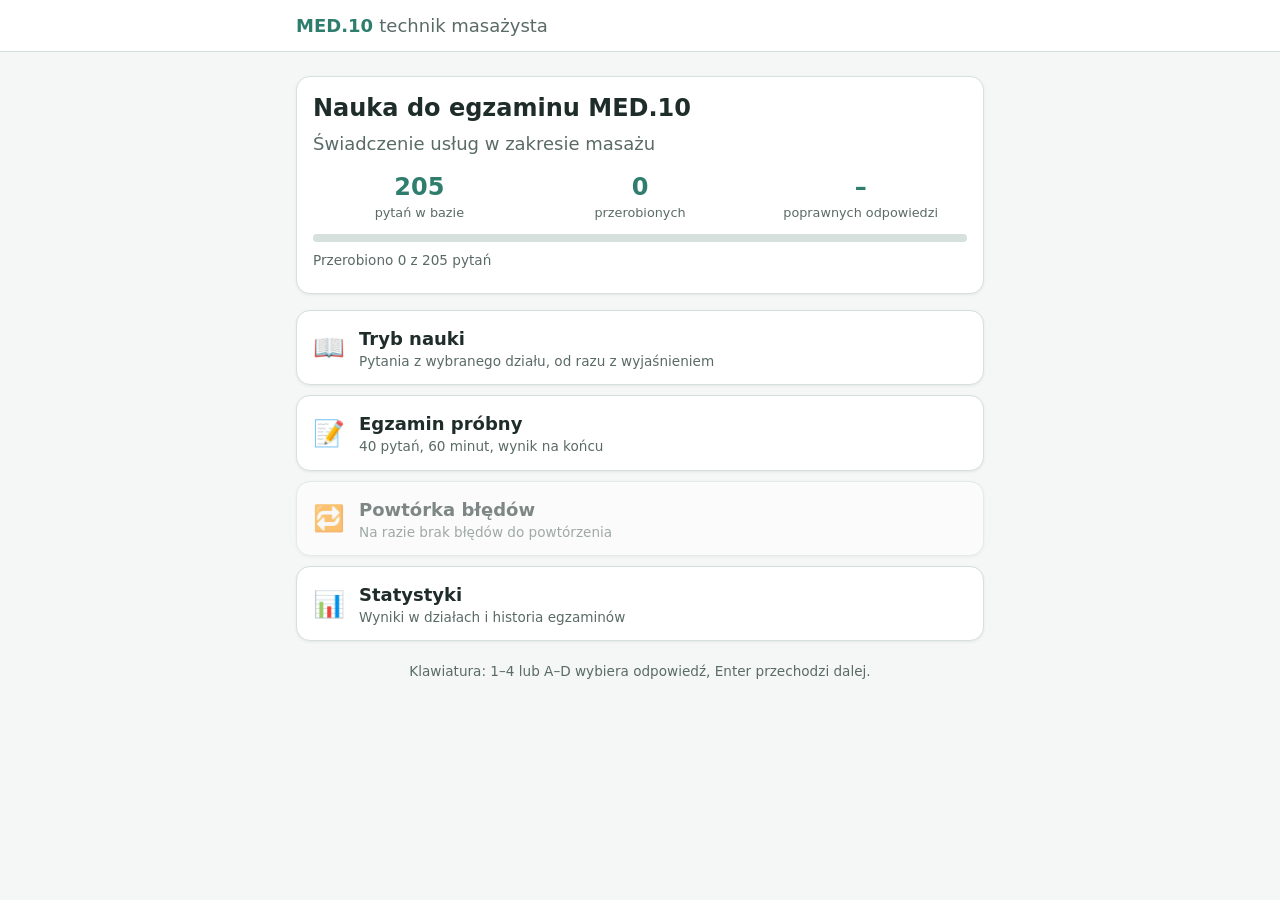
==== index.html @ 72b5cc12 "Dodaj aplikację do nauki na egzamin MED.10 (technik masażysta) Tryb nauki, egzamin próbny (40 pytań," ====
<!doctype html>
<html lang="pl">
<head>
  <meta charset="utf-8">
  <meta name="viewport" content="width=device-width, initial-scale=1">
  <title>MED.10 – nauka do egzaminu</title>
  <meta http-equiv="refresh" content="0; url=technik-masazysta/">
</head>
<body>
  <p><a href="technik-masazysta/">Otwórz aplikację MED.10 – technik masażysta</a></p>
</body>
</html>
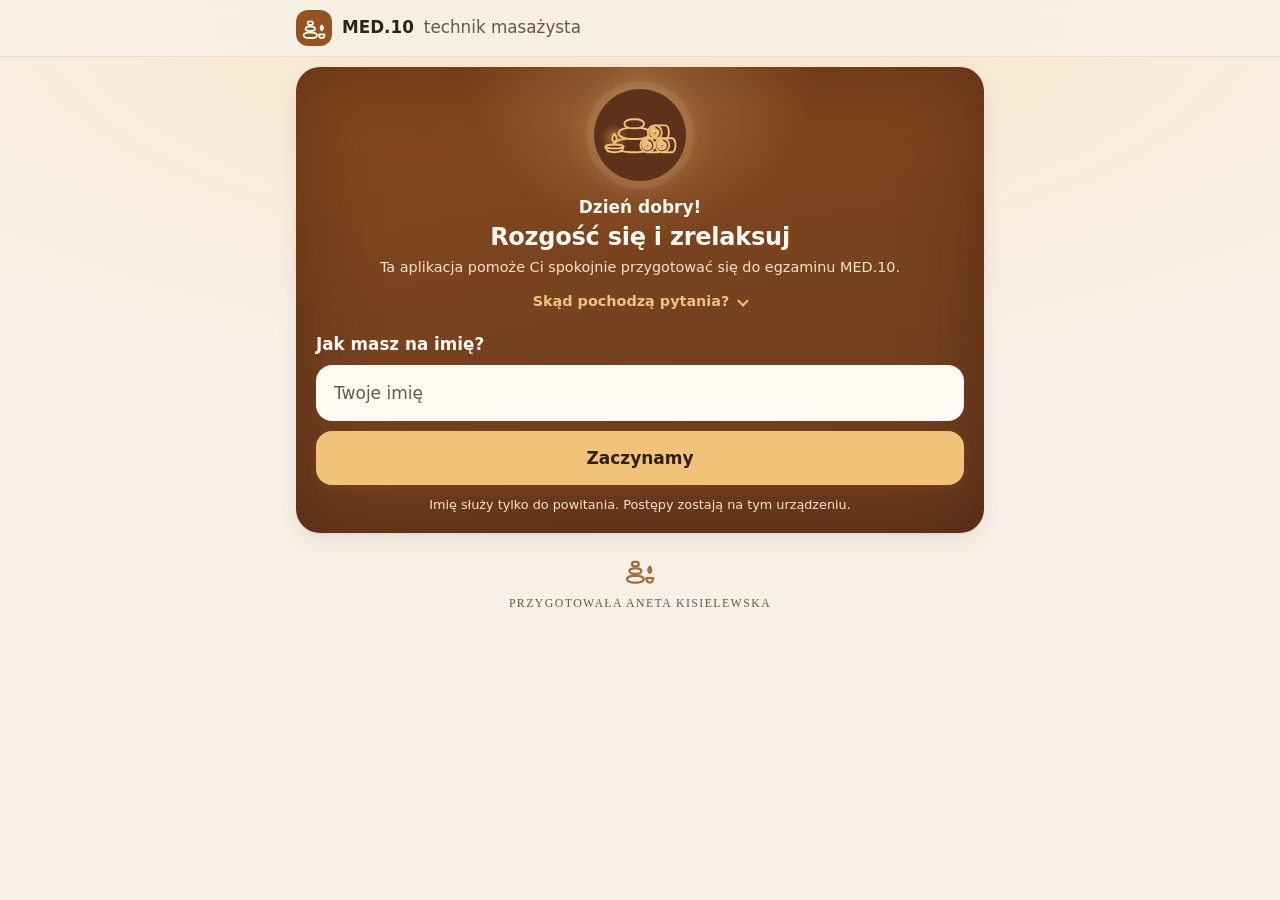
==== commit 2fbf96af: "Nowy wygląd „Olejek i świeca”, imię ucznia i pełna baza 401 pytań - ciepły design gabinetu (jasny i " ====
--- a/index.html
+++ b/index.html
@@ -4,6 +4,8 @@
   <meta charset="utf-8">
   <meta name="viewport" content="width=device-width, initial-scale=1">
   <title>MED.10 – nauka do egzaminu</title>
+  <link rel="icon" href="technik-masazysta/favicon.svg" type="image/svg+xml">
+  <link rel="apple-touch-icon" href="technik-masazysta/apple-touch-icon.png">
   <meta http-equiv="refresh" content="0; url=technik-masazysta/">
 </head>
 <body>
